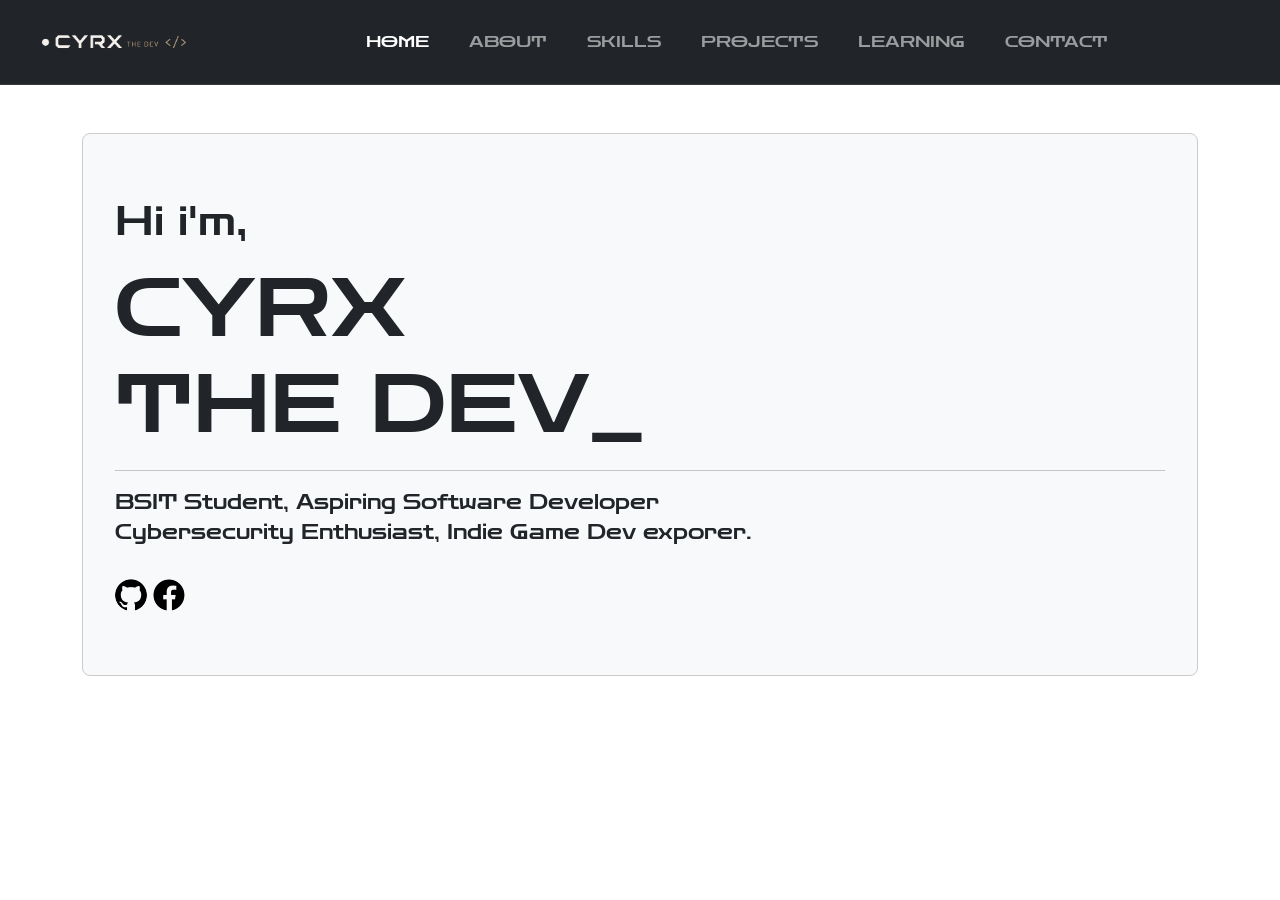
==== cyrxthedev.html @ 7e466412 "homepage" ====
<!doctype html>
<html lang="en">
  <head>
    <meta charset="UTF-8" />
    <meta name="viewport" content="width=device-width, initial-scale=1.0" />
    <title>&lt;CYRX THE DEV&gt;</title>
    <link rel="preconnect" href="https://fonts.googleapis.com" />
    <link rel="preconnect" href="https://fonts.gstatic.com" crossorigin />
    <link
      href="https://fonts.googleapis.com/css2?family=Zen+Dots&display=swap"
      rel="stylesheet"
    />
    <link
      href="https://cdn.jsdelivr.net/npm/bootstrap@5.3.3/dist/css/bootstrap.min.css"
      rel="stylesheet"
    />
    <link rel="stylesheet" href="style.css" />
  </head>
  <body>
    <!-- NAVBAR STARTS HERE -->
    <nav
      class="navbar navbar-expand-lg navbar-dark bg-dark border-bottom border-secondary border-opacity-25 py-2"
    >
      <div
        class="container-fluid px-4 d-flex justify-content-between align-items-center"
      >
        <!-- LOGO (KALIWA) -->
        <a class="navbar-brand d-flex align-items-center py-0" href="#">
          <img
            src="images/cyrx-logo-nav.png"
            alt="Logo"
            height="68"
            class="d-inline-block align-text-top"
          />
        </a>

        <!-- HAMBURGER BUTTON (PARA SA MOBILE VIEW) -->
        <button
          class="navbar-toggler"
          type="button"
          data-bs-toggle="collapse"
          data-bs-target="#navbarNav"
        >
          <span class="navbar-toggler-icon"></span>
        </button>

        <!-- MENU LINKS (KANAN) -->
        <div
          class="collapse navbar-collapse flex-grow-0 mx-auto"
          id="navbarNav"
        >
          <ul class="navbar-nav d-flex flex-row gap-4 align-items-center">
            <li class="nav-item">
              <a class="nav-link active text-uppercase fs-7" href="#home"
                >Home</a
              >
            </li>
            <li class="nav-item">
              <a class="nav-link text-uppercase fs-7" href="#about">About</a>
            </li>
            <li class="nav-item">
              <a class="nav-link text-uppercase fs-7" href="#skills">Skills</a>
            </li>
            <li class="nav-item">
              <a class="nav-link text-uppercase fs-7" href="#projects"
                >Projects</a
              >
            </li>
            <li class="nav-item">
              <a class="nav-link text-uppercase fs-7" href="#learning"
                >Learning</a
              >
            </li>
            <li class="nav-item">
              <a class="nav-link text-uppercase fs-7" href="#contact"
                >Contact</a
              >
            </li>
          </ul>
        </div>
      </div>
    </nav>

    <!-- MAIN CONTENT -->
    <main class="container my-5 text-center">
      <section class="hero">
        <p class="display-6">Hi i'm, <br /></p>
        <h1 class="display-1">CYRX <br />THE DEV_</h1>
        <hr />
        <p class="lead">
          BSIT Student, Aspiring Software Developer <br />
          Cybersecurity Enthusiast, Indie Game Dev exporer.
        </p>
        <img class="logo-img" src="images/github.png" alt="Github Logo" />
        <img class="logo-img" src="images/facebook.png" alt="Facebook Logo" />
      </section>
    </main>

    <script src="https://cdn.jsdelivr.net/npm/bootstrap@5.3.3/dist/js/bootstrap.bundle.min.js"></script>
  </body>
</html>
---- style.css ----
body {
  font-family: "Zen Dots", sans-serif;
  font-weight: 400;
  font-style: normal;
}

.lead {
  font-family: "Zen Dots", sans-serif;
  font-weight: 400;
  font-style: normal;
}

.profile {
  text-align: center;
  padding: 2rem;
  border: 1px solid #ccc;
  background-color: #a99292;
}

.hero {
  text-align: left;
  padding: 4rem 2rem;
  background-color: #f8f9fa;
  border-radius: 0.5rem;
  border: 1px solid #ccc;
}

.logo-img {
  max-width: 32px;
  height: auto;
  margin-top: 1rem;
  border-radius: 50%;
}
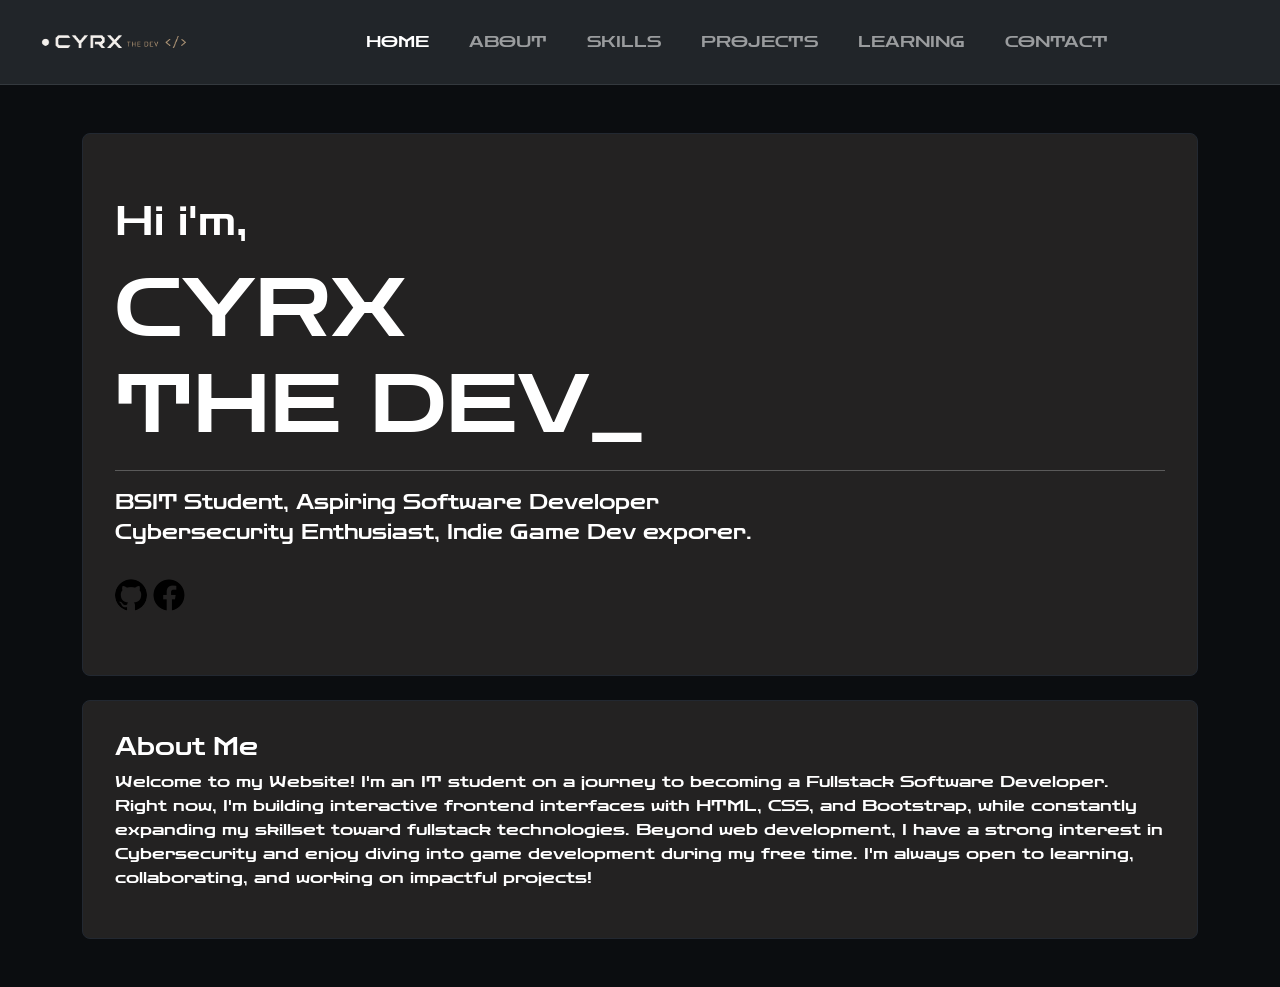
==== commit 456253b6: "About me added" ====
--- a/cyrxthedev.html
+++ b/cyrxthedev.html
@@ -51,12 +51,12 @@
         >
           <ul class="navbar-nav d-flex flex-row gap-4 align-items-center">
             <li class="nav-item">
-              <a class="nav-link active text-uppercase fs-7" href="#home"
+              <a class="nav-link active text-uppercase fs-7" href="#main"
                 >Home</a
               >
             </li>
             <li class="nav-item">
-              <a class="nav-link text-uppercase fs-7" href="#about">About</a>
+              <a class="nav-link text-uppercase fs-7" href="#aboutme">About</a>
             </li>
             <li class="nav-item">
               <a class="nav-link text-uppercase fs-7" href="#skills">Skills</a>
@@ -82,8 +82,8 @@
     </nav>
 
     <!-- MAIN CONTENT -->
-    <main class="container my-5 text-center">
-      <section class="hero">
+    <main id="main" class="container my-5 text-center">
+      <section class="banner">
         <p class="display-6">Hi i'm, <br /></p>
         <h1 class="display-1">CYRX <br />THE DEV_</h1>
         <hr />
@@ -94,6 +94,22 @@
         <img class="logo-img" src="images/github.png" alt="Github Logo" />
         <img class="logo-img" src="images/facebook.png" alt="Facebook Logo" />
       </section>
+
+      <br />
+
+      <!-- ABOUT ME -->
+      <section id="aboutme" class="about-me">
+        <h4>About Me</h4>
+        <p>
+          Welcome to my Website! I'm an IT student on a journey to becoming a
+          Fullstack Software Developer. Right now, I'm building interactive
+          frontend interfaces with HTML, CSS, and Bootstrap, while constantly
+          expanding my skillset toward fullstack technologies. Beyond web
+          development, I have a strong interest in Cybersecurity and enjoy
+          diving into game development during my free time. I'm always open to
+          learning, collaborating, and working on impactful projects!
+        </p>
+      </section>
     </main>
 
     <script src="https://cdn.jsdelivr.net/npm/bootstrap@5.3.3/dist/js/bootstrap.bundle.min.js"></script>
--- a/style.css
+++ b/style.css
@@ -2,6 +2,7 @@
   font-family: "Zen Dots", sans-serif;
   font-weight: 400;
   font-style: normal;
+  background-color: #0b0d10;
 }
 
 .lead {
@@ -17,12 +18,13 @@
   background-color: #a99292;
 }
 
-.hero {
+.banner {
   text-align: left;
   padding: 4rem 2rem;
-  background-color: #f8f9fa;
+  background-color: #232222;
   border-radius: 0.5rem;
-  border: 1px solid #ccc;
+  border: 1px solid #222831;
+  color: #fff;
 }
 
 .logo-img {
@@ -31,3 +33,12 @@
   margin-top: 1rem;
   border-radius: 50%;
 }
+
+.about-me {
+  text-align: left;
+  padding: 2rem;
+  background-color: #232222;
+  border-radius: 0.5rem;
+  border: 1px solid #222831;
+  color: #fff;
+}
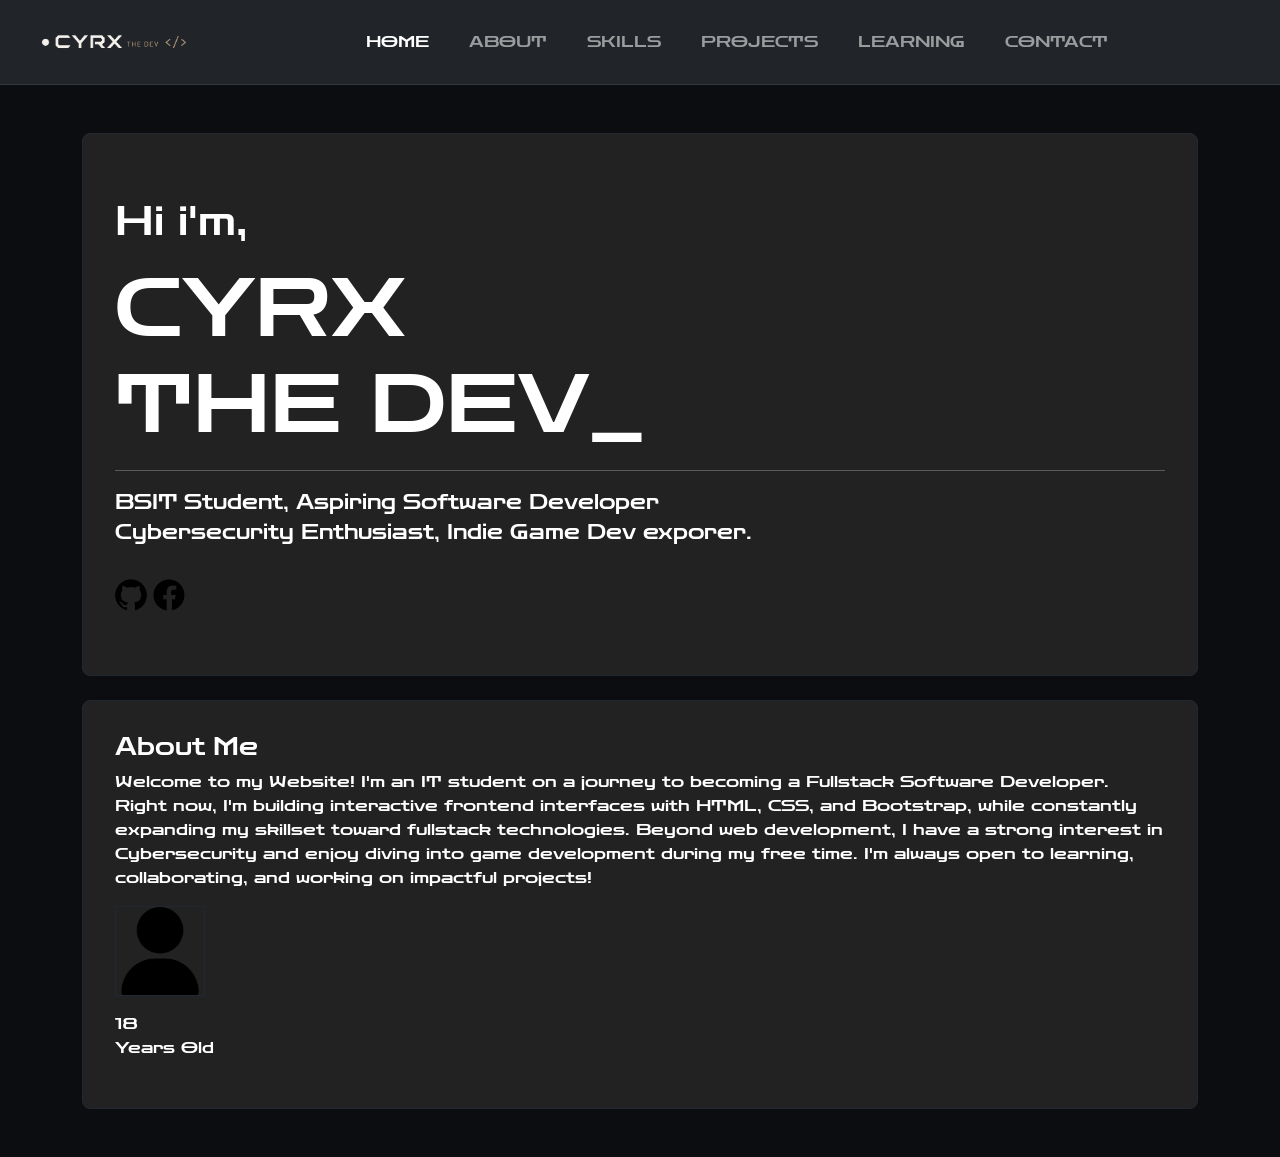
==== commit b77a88aa: "figure added" ====
--- a/cyrxthedev.html
+++ b/cyrxthedev.html
@@ -109,6 +109,13 @@
           diving into game development during my free time. I'm always open to
           learning, collaborating, and working on impactful projects!
         </p>
+        <figure>
+          <img class="about-img" src="images/user.png" alt="user icon" />
+          <figcaption>
+            18 <br />
+            Years Old
+          </figcaption>
+        </figure>
       </section>
     </main>
 
--- a/style.css
+++ b/style.css
@@ -42,3 +42,11 @@
   border: 1px solid #222831;
   color: #fff;
 }
+
+.about-img {
+  max-width: 90px;
+  height: auto;
+  border-radius: 50;
+  border: 1px solid #222831;
+  margin-bottom: 1rem;
+}
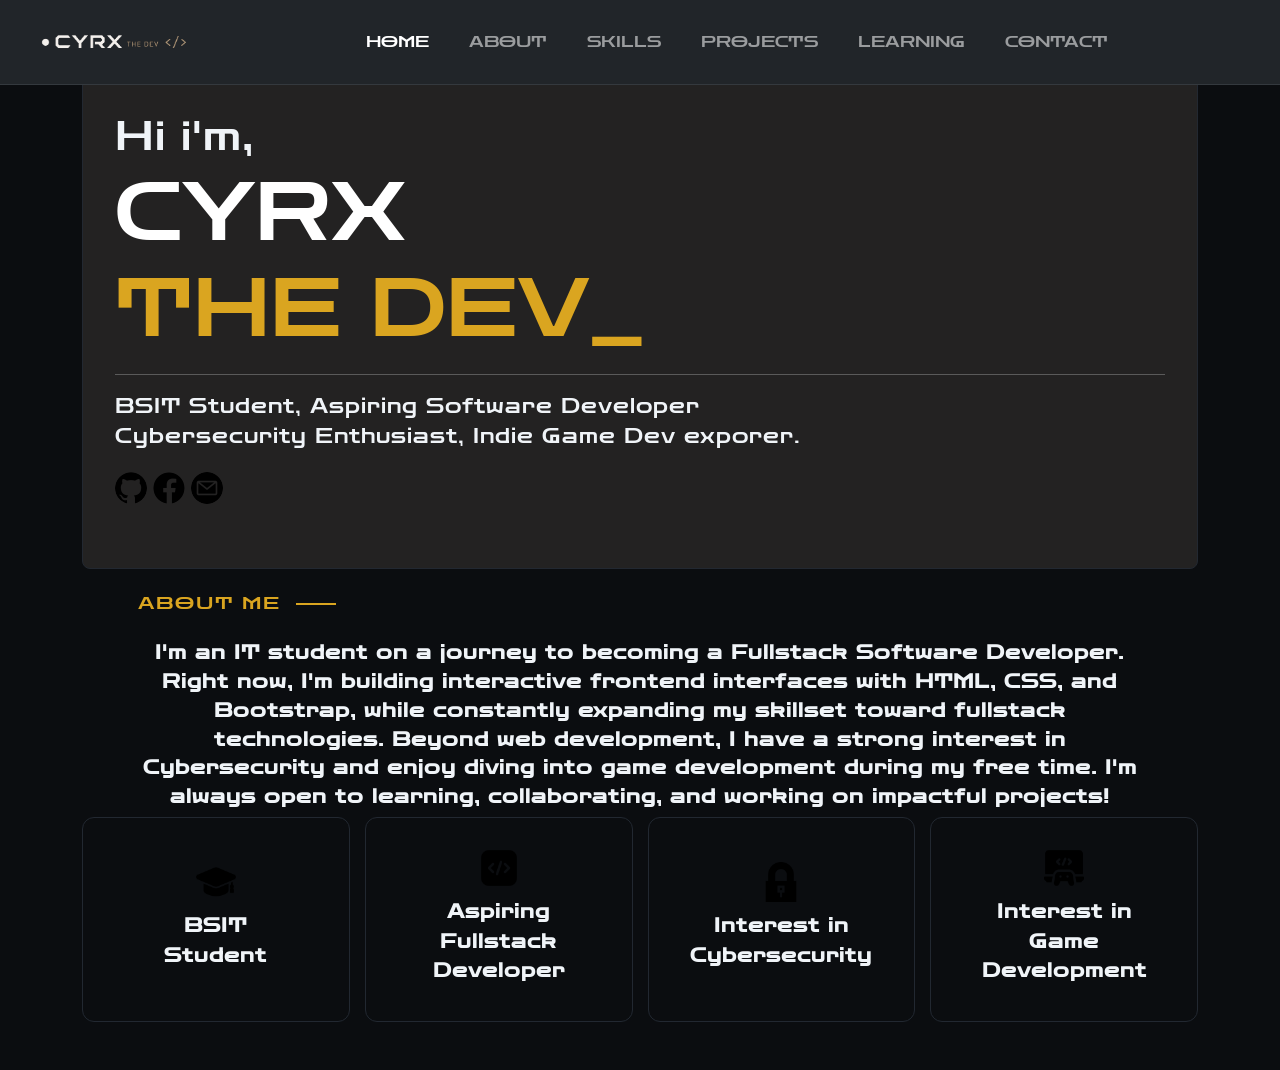
==== commit 8c2eb5ef: "about me v2" ====
--- a/cyrxthedev.html
+++ b/cyrxthedev.html
@@ -19,7 +19,7 @@
   <body>
     <!-- NAVBAR STARTS HERE -->
     <nav
-      class="navbar navbar-expand-lg navbar-dark bg-dark border-bottom border-secondary border-opacity-25 py-2"
+      class="navbar navbar-expand-lg navbar-dark bg-dark border-bottom border-secondary border-opacity-25 py-2 fixed-top"
     >
       <div
         class="container-fluid px-4 d-flex justify-content-between align-items-center"
@@ -84,8 +84,11 @@
     <!-- MAIN CONTENT -->
     <main id="main" class="container my-5 text-center">
       <section class="banner">
-        <p class="display-6">Hi i'm, <br /></p>
-        <h1 class="display-1">CYRX <br />THE DEV_</h1>
+        <p class="display-6" style="color: #f0f4f8">Hi i'm, <br /></p>
+        <h1 class="display-1">
+          CYRX <br />
+          <span style="color: goldenrod">THE DEV_</span>
+        </h1>
         <hr />
         <p class="lead">
           BSIT Student, Aspiring Software Developer <br />
@@ -93,29 +96,58 @@
         </p>
         <img class="logo-img" src="images/github.png" alt="Github Logo" />
         <img class="logo-img" src="images/facebook.png" alt="Facebook Logo" />
+        <img class="logo-img" src="images/email.png" alt="Email logo" />
       </section>
 
       <br />
 
       <!-- ABOUT ME -->
-      <section id="aboutme" class="about-me">
-        <h4>About Me</h4>
-        <p>
-          Welcome to my Website! I'm an IT student on a journey to becoming a
-          Fullstack Software Developer. Right now, I'm building interactive
-          frontend interfaces with HTML, CSS, and Bootstrap, while constantly
-          expanding my skillset toward fullstack technologies. Beyond web
-          development, I have a strong interest in Cybersecurity and enjoy
-          diving into game development during my free time. I'm always open to
-          learning, collaborating, and working on impactful projects!
-        </p>
-        <figure>
-          <img class="about-img" src="images/user.png" alt="user icon" />
-          <figcaption>
-            18 <br />
-            Years Old
-          </figcaption>
-        </figure>
+      <section id="about-section" class="about">
+        <div class="about-container">
+          <div class="about-text">
+            <h2 class="section-title">
+              ABOUT ME
+              <span class="title-line"></span>
+            </h2>
+            <p>
+              I'm an IT student on a journey to becoming a Fullstack Software
+              Developer. Right now, I'm building interactive frontend interfaces
+              with HTML, CSS, and Bootstrap, while constantly expanding my
+              skillset toward fullstack technologies. Beyond web development, I
+              have a strong interest in Cybersecurity and enjoy diving into game
+              development during my free time. I'm always open to learning,
+              collaborating, and working on impactful projects!
+            </p>
+          </div>
+        </div>
+
+        <!--About me border(Current status)-->
+        <div class="stats-grid">
+          
+
+        <div class="stat-card">
+          <img src="images/graduate.png" alt="Graduation-hat" />
+          <h6>BSIT</h6>
+          <p>Student</p>
+        </div>
+
+        <div class="stat-card">
+          <img src="images/fullstack.png" alt="code icon" />
+          <h6>Aspiring</h6>
+          <p>Fullstack Developer</p>
+        </div>
+
+        <div class="stat-card">
+          <img src="images/cybersec.png" alt="Padlock" />
+          <h6>Interest in</h6>
+          <p>Cybersecurity</p>
+        </div>
+
+        <div class="stat-card">
+          <img src="images/gamedev.png" alt="Game Dev" />
+          <h6>Interest in</h6>
+          <p>Game Development</p>
+        </div>
       </section>
     </main>
 
--- a/style.css
+++ b/style.css
@@ -34,15 +34,6 @@
   border-radius: 50%;
 }
 
-.about-me {
-  text-align: left;
-  padding: 2rem;
-  background-color: #232222;
-  border-radius: 0.5rem;
-  border: 1px solid #222831;
-  color: #fff;
-}
-
 .about-img {
   max-width: 90px;
   height: auto;
@@ -50,3 +41,87 @@
   border: 1px solid #222831;
   margin-bottom: 1rem;
 }
+
+.about-section {
+  padding: 80px 0;
+  background-color: #222831;
+}
+
+.about-text {
+  flex: 1;
+}
+
+.about-section {
+  padding: 80px 0;
+  background-color: #0b0d10;
+}
+
+.about-container {
+  width: 90%;
+  max-width: 1200px;
+  margin: 0 auto;
+  display: flex; /* Flexbox para mapagtabi ang Text (Kaliwa) at Cards (Kanan) */
+  justify-content: space-between;
+  align-items: center;
+  gap: 50px;
+}
+
+.section-title {
+  color: goldenrod;
+  font-size: 1.1rem;
+  letter-spacing: 2px;
+  display: flex;
+  align-items: center;
+  gap: 15px;
+  margin-bottom: 25px;
+}
+
+.title-line {
+  display: inline-block;
+  width: 40px;
+  height: 2px;
+  background-color: goldenrod;
+}
+
+.stat-card {
+  background-color: #0b0d10;
+  border: 1px solid #222831;
+  border-radius: 12px;
+  padding: 30px 15px;
+  text-align: center;
+  display: flex;
+  flex-direction: column;
+  align-items: center;
+  justify-content: center;
+  transition:
+    transform 0.2s,
+    border-color 0.2s;
+}
+
+.stats-grid {
+  flex: 1;
+  display: grid;
+  grid-template-columns: repeat(4, 1fr); /* 4 Columns na magkakapantay */
+  gap: 15px;
+}
+
+.stat-card:hover {
+  border-color: goldenrod;
+  transform: translateY(-5px);
+}
+
+.stat-card h6,
+p {
+  color: #f0f4f8;
+  font-size: 1.2rem;
+  font-weight: 700;
+  margin-bottom: 5px;
+  letter-spacing: 1px;
+}
+
+.stat-card img {
+  width: 40px !important;
+  height: 40px !important;
+  object-fit: contain;
+  margin-bottom: 12px;
+}
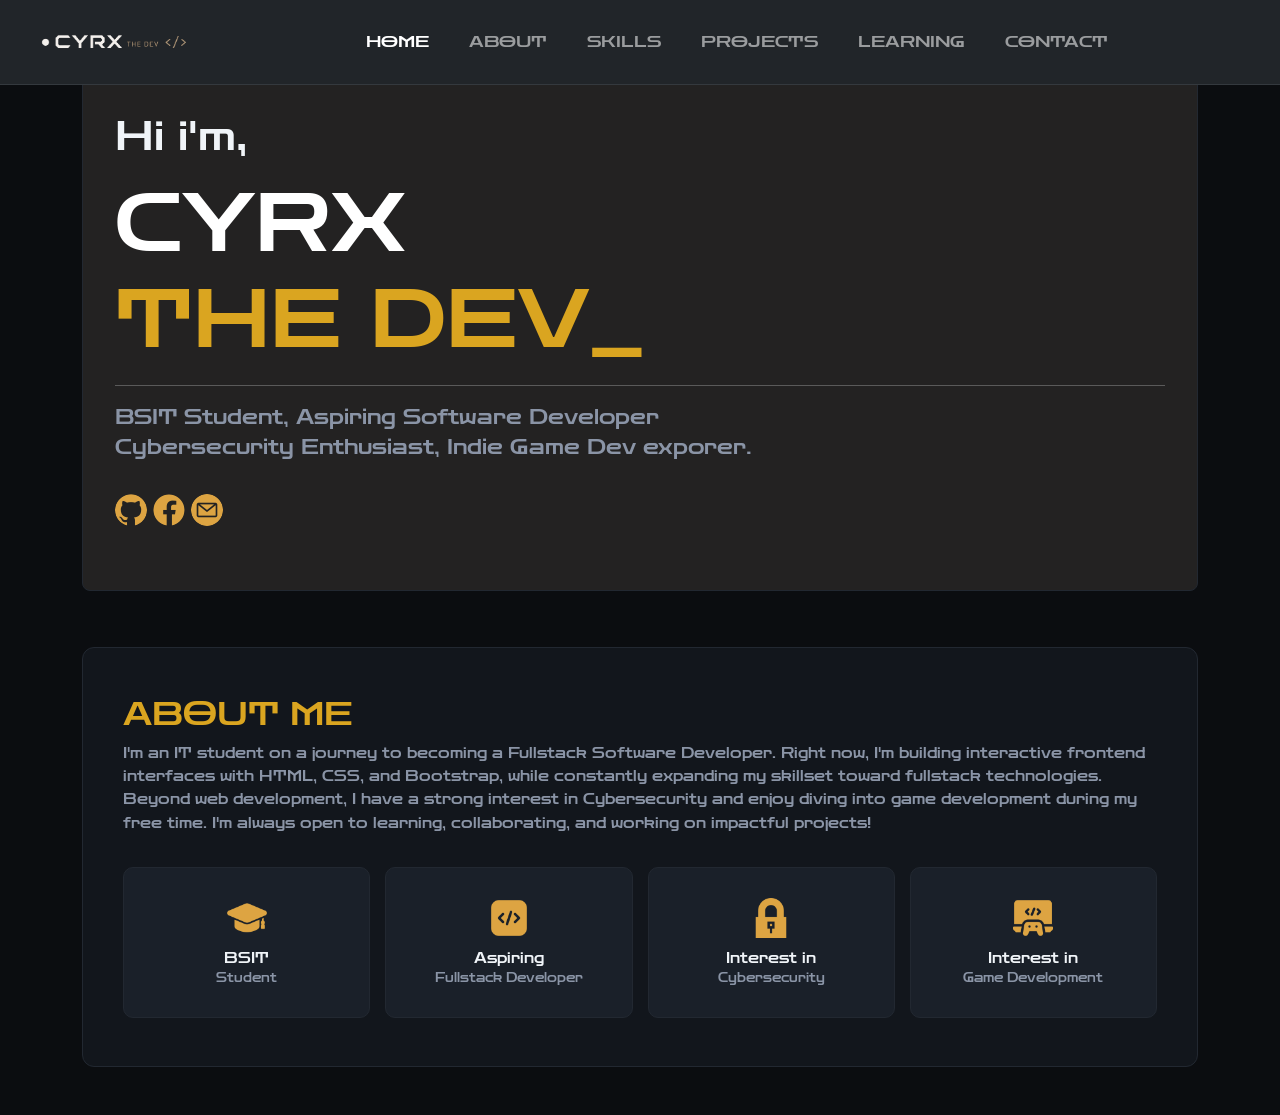
==== commit 07d69287: "Polished About me" ====
--- a/cyrxthedev.html
+++ b/cyrxthedev.html
@@ -102,54 +102,49 @@
       <br />
 
       <!-- ABOUT ME -->
-      <section id="about-section" class="about">
-        <div class="about-container">
-          <div class="about-text">
-            <h2 class="section-title">
-              ABOUT ME
-              <span class="title-line"></span>
-            </h2>
-            <p>
-              I'm an IT student on a journey to becoming a Fullstack Software
-              Developer. Right now, I'm building interactive frontend interfaces
-              with HTML, CSS, and Bootstrap, while constantly expanding my
-              skillset toward fullstack technologies. Beyond web development, I
-              have a strong interest in Cybersecurity and enjoy diving into game
-              development during my free time. I'm always open to learning,
-              collaborating, and working on impactful projects!
-            </p>
+      <section id="aboutme" class="about-section">
+        <div class="about-text">
+          <h2 class="section-title">
+            ABOUT ME
+            <span class="title-line"></span>
+          </h2>
+          <p class="about-desc">
+            I'm an IT student on a journey to becoming a Fullstack Software
+            Developer. Right now, I'm building interactive frontend interfaces
+            with HTML, CSS, and Bootstrap, while constantly expanding my
+            skillset toward fullstack technologies. Beyond web development, I
+            have a strong interest in Cybersecurity and enjoy diving into game
+            development during my free time. I'm always open to learning,
+            collaborating, and working on impactful projects!
+          </p>
+        </div>
+
+        <div class="stats-grid">
+          <div class="stat-card">
+            <img src="images/graduate.png" alt="Graduation-hat" />
+              <h6>BSIT</h6>
+              <p>Student</p>
+          </div>
+
+          <div class="stat-card">
+            <img src="images/fullstack.png" alt="code icon" />
+              <h6>Aspiring</h6>
+              <p>Fullstack Developer</p>
+          </div>
+
+          <div class="stat-card">
+            <img src="images/cybersec.png" alt="Padlock" />
+              <h6>Interest in</h6>
+              <p>Cybersecurity</p>
+          </div>
+
+          <div class="stat-card">
+            <img src="images/gamedev.png" alt="Game Dev" />
+              <h6>Interest in</h6>
+              <p>Game Development</p>
           </div>
         </div>
-
-        <!--About me border(Current status)-->
-        <div class="stats-grid">
-          
-
-        <div class="stat-card">
-          <img src="images/graduate.png" alt="Graduation-hat" />
-          <h6>BSIT</h6>
-          <p>Student</p>
-        </div>
-
-        <div class="stat-card">
-          <img src="images/fullstack.png" alt="code icon" />
-          <h6>Aspiring</h6>
-          <p>Fullstack Developer</p>
-        </div>
-
-        <div class="stat-card">
-          <img src="images/cybersec.png" alt="Padlock" />
-          <h6>Interest in</h6>
-          <p>Cybersecurity</p>
-        </div>
-
-        <div class="stat-card">
-          <img src="images/gamedev.png" alt="Game Dev" />
-          <h6>Interest in</h6>
-          <p>Game Development</p>
-        </div>
       </section>
-    </main>
 
     <script src="https://cdn.jsdelivr.net/npm/bootstrap@5.3.3/dist/js/bootstrap.bundle.min.js"></script>
   </body>
--- a/style.css
+++ b/style.css
@@ -9,6 +9,7 @@
   font-family: "Zen Dots", sans-serif;
   font-weight: 400;
   font-style: normal;
+  color: #8a94a6;
 }
 
 .profile {
@@ -32,6 +33,8 @@
   height: auto;
   margin-top: 1rem;
   border-radius: 50%;
+  filter: invert(72%) sepia(28%) saturate(945%) hue-rotate(356deg)
+    brightness(91%) contrast(89%);
 }
 
 .about-img {
@@ -43,85 +46,73 @@
 }
 
 .about-section {
-  padding: 80px 0;
-  background-color: #222831;
+  text-align: left;
+  padding: 3rem 2.5rem;
+  background-color: #12161c;
+  border-radius: 0.75rem;
+  border: 1px solid #222831;
+  color: #fff;
+  margin-top: 2rem;
 }
 
-.about-text {
-  flex: 1;
+.about-desc {
+  color: #8a94a6;
+  font-size: 0.9rem;
+  line-height: 1.6;
+  margin-bottom: 2rem;
 }
 
-.about-section {
-  padding: 80px 0;
-  background-color: #0b0d10;
-}
+/* Gold Filter para sa maitim mong PNG icons */
 
-.about-container {
-  width: 90%;
-  max-width: 1200px;
-  margin: 0 auto;
-  display: flex; /* Flexbox para mapagtabi ang Text (Kaliwa) at Cards (Kanan) */
-  justify-content: space-between;
-  align-items: center;
-  gap: 50px;
-}
-
-.section-title {
-  color: goldenrod;
-  font-size: 1.1rem;
-  letter-spacing: 2px;
-  display: flex;
-  align-items: center;
+.stats-grid {
+  flex: 1.2; /* Kumakain ng kaunting mas malaking espasyo para sa 4 cards */
+  display: grid;
+  grid-template-columns: repeat(4, 1fr); /* 4 Columns magkakatabi */
   gap: 15px;
-  margin-bottom: 25px;
-}
-
-.title-line {
-  display: inline-block;
-  width: 40px;
-  height: 2px;
-  background-color: goldenrod;
 }
 
 .stat-card {
-  background-color: #0b0d10;
+  background-color: #1a2029;
   border: 1px solid #222831;
-  border-radius: 12px;
+  border-radius: 10px;
   padding: 30px 15px;
-  text-align: center;
+
+  /* FLEXBOX CENTERING (Ito ang magpa-pantay sa gitna) */
   display: flex;
   flex-direction: column;
   align-items: center;
   justify-content: center;
+  text-align: center;
+
   transition:
     transform 0.2s,
     border-color 0.2s;
-}
-
-.stats-grid {
-  flex: 1;
-  display: grid;
-  grid-template-columns: repeat(4, 1fr); /* 4 Columns na magkakapantay */
-  gap: 15px;
-}
-
-.stat-card:hover {
-  border-color: goldenrod;
-  transform: translateY(-5px);
-}
-
-.stat-card h6,
-p {
-  color: #f0f4f8;
-  font-size: 1.2rem;
-  font-weight: 700;
-  margin-bottom: 5px;
-  letter-spacing: 1px;
 }
 
 .stat-card img {
   width: 40px !important;
   height: 40px !important;
   object-fit: contain;
-  margin-bottom: 12px;
+  margin: 0 auto 12px auto;
+  display: block;
+  filter: invert(72%) sepia(28%) saturate(945%) hue-rotate(356deg)
+    brightness(91%) contrast(89%);
 }
+
+.stat-card h6 {
+  color: #f0f4f8;
+  font-size: 0.9rem;
+  margin-bottom: 2px;
+  text-align: center;
+}
+
+.stat-card p {
+  color: #8a94a6;
+  font-size: 0.75rem;
+  margin: 0;
+  text-align: center;
+}
+
+.section-title {
+  color: goldenrod;
+}
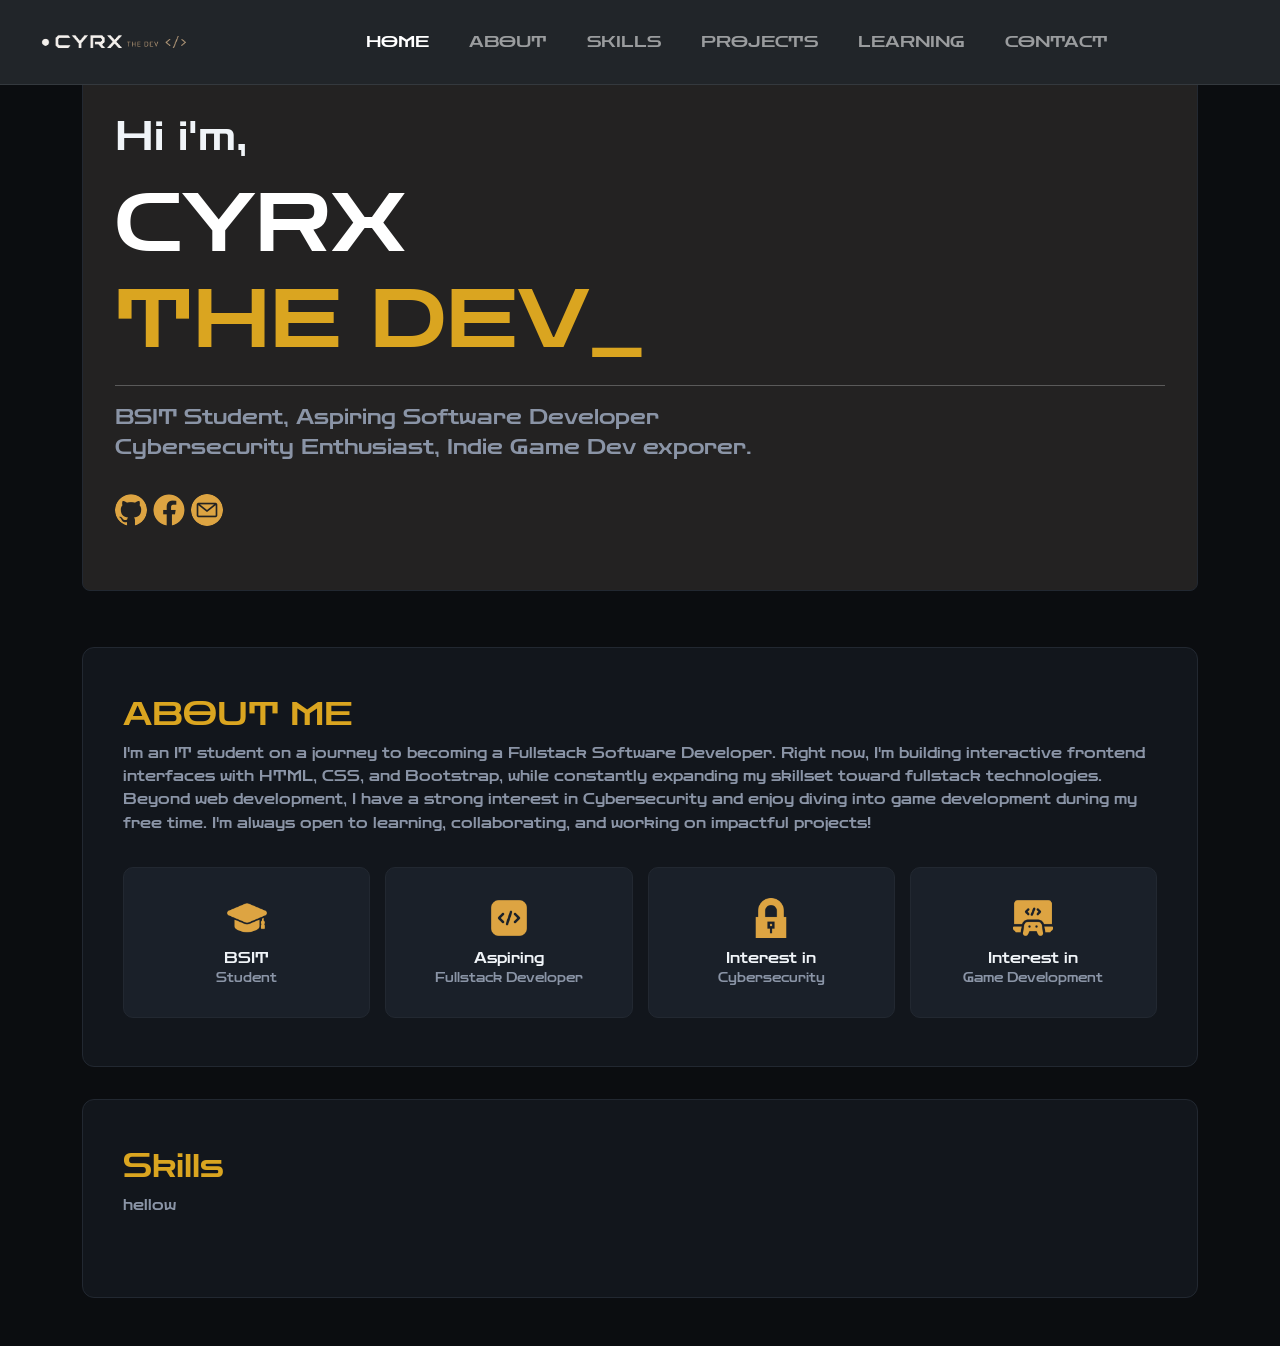
==== commit 6f3f86a4: "skills v0.1" ====
--- a/cyrxthedev.html
+++ b/cyrxthedev.html
@@ -102,7 +102,7 @@
       <br />
 
       <!-- ABOUT ME -->
-      <section id="aboutme" class="about-section">
+      <section class="about-section">
         <div class="about-text">
           <h2 class="section-title">
             ABOUT ME
@@ -146,6 +146,17 @@
         </div>
       </section>
 
+      <section id="skill" class="about-section">
+        <h2 class="section-title">
+          Skills
+        </h2>
+
+        <p class="about-desc">
+          hellow
+        </p>
+
+      </section>
+
     <script src="https://cdn.jsdelivr.net/npm/bootstrap@5.3.3/dist/js/bootstrap.bundle.min.js"></script>
   </body>
 </html>
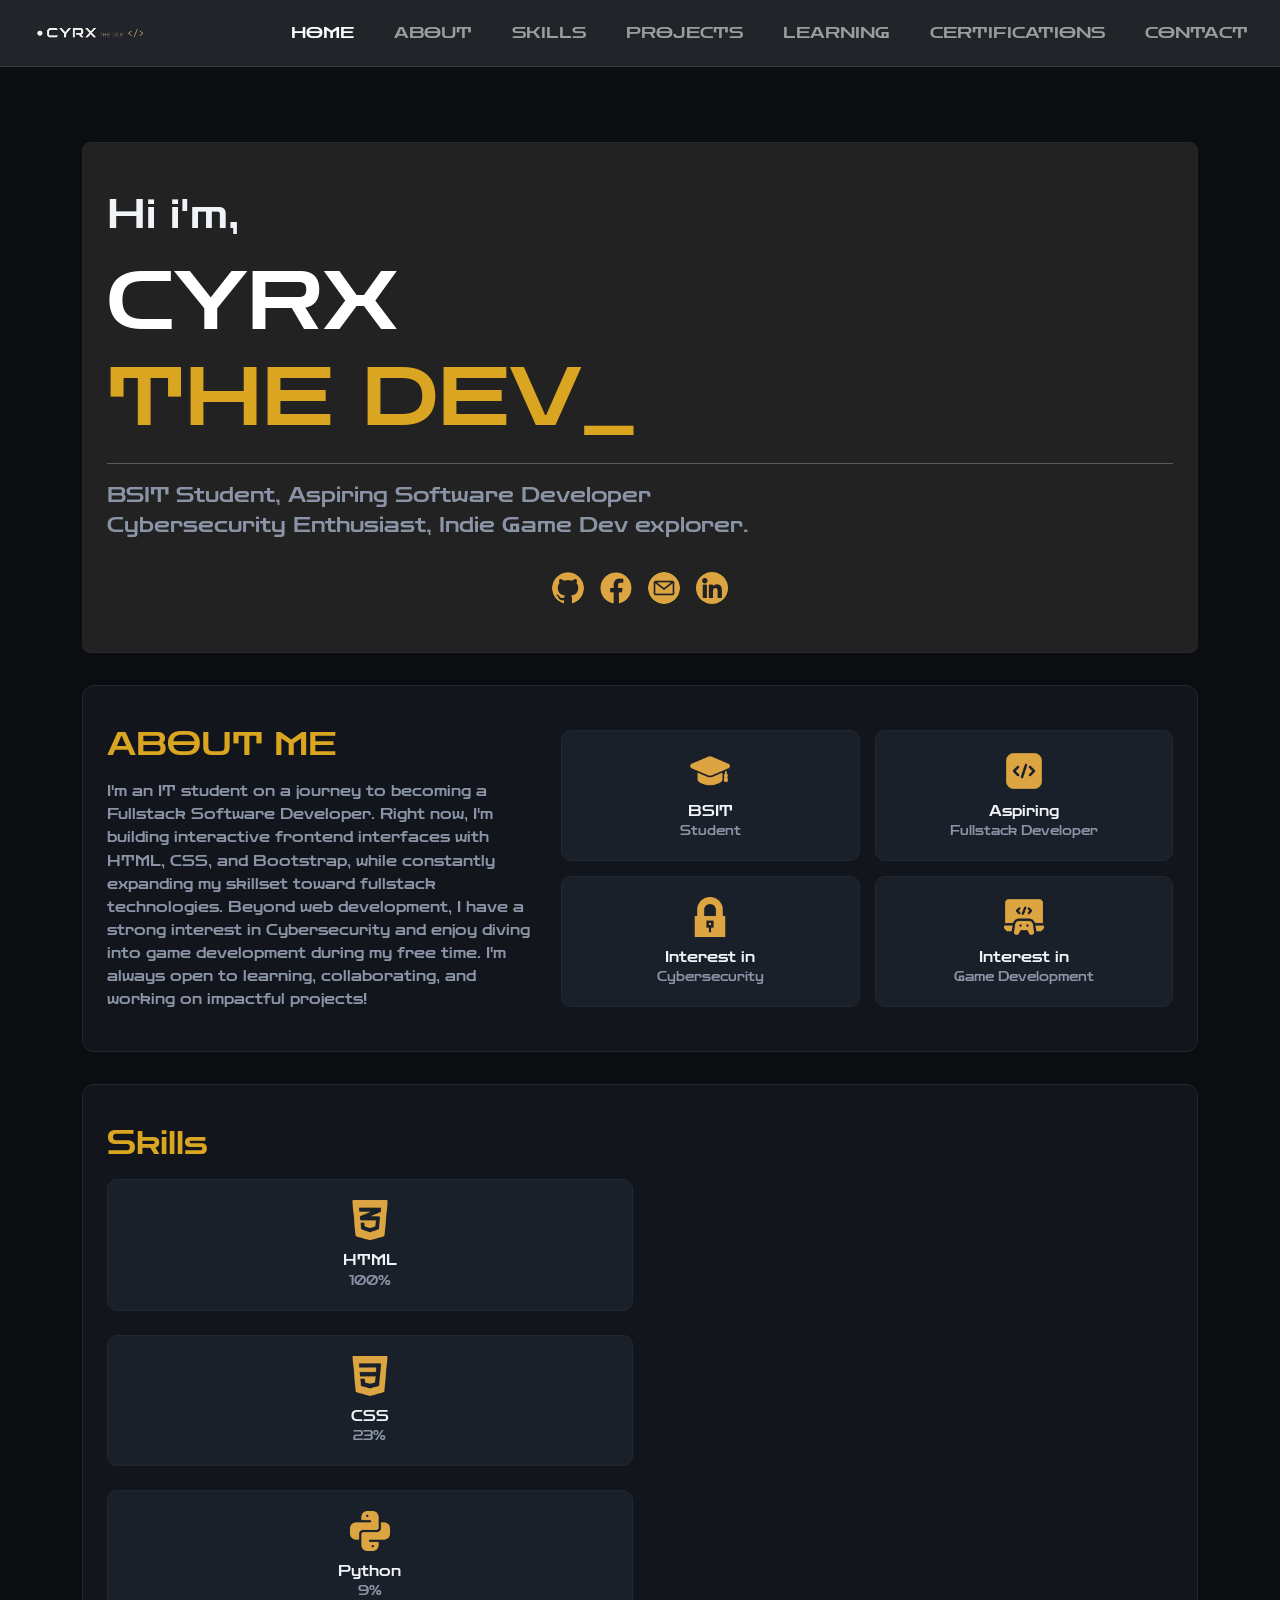
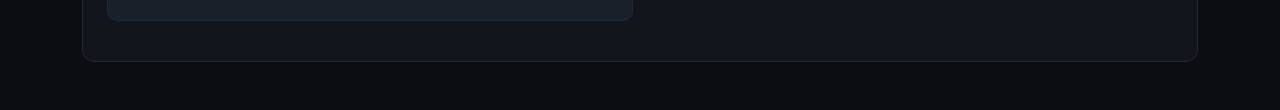
==== commit 6eb40eff: "Add LinkedIn logo image to the project. and Skills png and fixing responsiveness" ====
--- a/cyrxthedev.html
+++ b/cyrxthedev.html
@@ -14,7 +14,7 @@
       href="https://cdn.jsdelivr.net/npm/bootstrap@5.3.3/dist/css/bootstrap.min.css"
       rel="stylesheet"
     />
-    <link rel="stylesheet" href="style.css" />
+    <link rel="stylesheet" href="css/style.css" />
   </head>
   <body>
     <!-- NAVBAR STARTS HERE -->
@@ -29,7 +29,7 @@
           <img
             src="images/cyrx-logo-nav.png"
             alt="Logo"
-            height="68"
+            height="50"
             class="d-inline-block align-text-top"
           />
         </a>
@@ -40,16 +40,22 @@
           type="button"
           data-bs-toggle="collapse"
           data-bs-target="#navbarNav"
+          aria-controls="navbarNav"
+          aria-expanded="false"
+          aria-label="Toggle navigation"
         >
           <span class="navbar-toggler-icon"></span>
         </button>
 
         <!-- MENU LINKS (KANAN) -->
         <div
-          class="collapse navbar-collapse flex-grow-0 mx-auto"
+          class="collapse navbar-collapse justify-content-end"
           id="navbarNav"
         >
-          <ul class="navbar-nav d-flex flex-row gap-4 align-items-center">
+          <!-- Fixed flex-direction for mobile vs desktop -->
+          <ul
+            class="navbar-nav d-flex flex-column flex-lg-row gap-2 gap-lg-4 align-lg-items-center text-center text-lg-start mt-3 mt-lg-0"
+          >
             <li class="nav-item">
               <a class="nav-link active text-uppercase fs-7" href="#main"
                 >Home</a
@@ -59,7 +65,7 @@
               <a class="nav-link text-uppercase fs-7" href="#aboutme">About</a>
             </li>
             <li class="nav-item">
-              <a class="nav-link text-uppercase fs-7" href="#skills">Skills</a>
+              <a class="nav-link text-uppercase fs-7" href="#skill">Skills</a>
             </li>
             <li class="nav-item">
               <a class="nav-link text-uppercase fs-7" href="#projects"
@@ -69,6 +75,11 @@
             <li class="nav-item">
               <a class="nav-link text-uppercase fs-7" href="#learning"
                 >Learning</a
+              >
+            </li>
+            <li class="nav-item">
+              <a class="nav-link text-uppercase fs-7" href="#experience"
+                >Certifications</a
               >
             </li>
             <li class="nav-item">
@@ -92,70 +103,116 @@
         <hr />
         <p class="lead">
           BSIT Student, Aspiring Software Developer <br />
-          Cybersecurity Enthusiast, Indie Game Dev exporer.
+          Cybersecurity Enthusiast, Indie Game Dev explorer.
         </p>
-        <img class="logo-img" src="images/github.png" alt="Github Logo" />
-        <img class="logo-img" src="images/facebook.png" alt="Facebook Logo" />
-        <img class="logo-img" src="images/email.png" alt="Email logo" />
+        <div class="d-flex flex-wrap justify-content-center gap-3">
+          <a href="https://github.com/cyrxthedev" target="_blank">
+            <img class="logo-img" src="images/github.png" alt="Github Logo" />
+          </a>
+          <a href="https://www.facebook.com/cyrus.tamayosa" target="_blank">
+            <img
+              class="logo-img"
+              src="images/facebook.png"
+              alt="Facebook Logo"
+            />
+          </a>
+          <a href="mailto:cyrusjohn016@gmail.com">
+            <img class="logo-img" src="images/email.png" alt="Email logo" />
+          </a>
+          <a
+            href="https://www.linkedin.com/in/gizmatic-ai-396583442/?isSelfProfile=true"
+            target="_blank"
+          >
+            <img
+              class="logo-img"
+              src="images/linkedin.png"
+              alt="Linkedin Logo"
+            />
+          </a>
+        </div>
       </section>
 
-      <br />
-
       <!-- ABOUT ME -->
-      <section class="about-section">
-        <div class="about-text">
-          <h2 class="section-title">
-            ABOUT ME
-            <span class="title-line"></span>
-          </h2>
-          <p class="about-desc">
-            I'm an IT student on a journey to becoming a Fullstack Software
-            Developer. Right now, I'm building interactive frontend interfaces
-            with HTML, CSS, and Bootstrap, while constantly expanding my
-            skillset toward fullstack technologies. Beyond web development, I
-            have a strong interest in Cybersecurity and enjoy diving into game
-            development during my free time. I'm always open to learning,
-            collaborating, and working on impactful projects!
-          </p>
-        </div>
+      <section id="aboutme" class="about-section">
+        <div class="row align-items-center g-4">
+          <div class="col-lg-5 text-lg-start">
+            <h2 class="section-title">
+              ABOUT ME
+              <span class="title-line"></span>
+            </h2>
+            <p class="about-desc">
+              I'm an IT student on a journey to becoming a Fullstack Software
+              Developer. Right now, I'm building interactive frontend interfaces
+              with HTML, CSS, and Bootstrap, while constantly expanding my
+              skillset toward fullstack technologies. Beyond web development, I
+              have a strong interest in Cybersecurity and enjoy diving into game
+              development during my free time. I'm always open to learning,
+              collaborating, and working on impactful projects!
+            </p>
+          </div>
+
+          <div class="col-lg-7">
+            <div class="stats-grid">
+              <div class="stat-card">
+                <img src="images/graduate.png" alt="Graduation-hat" />
+                <h6>BSIT</h6>
+                <p>Student</p>
+              </div>
+
+              <div class="stat-card">
+                <img src="images/fullstack.png" alt="code icon" />
+                <h6>Aspiring</h6>
+                <p>Fullstack Developer</p>
+              </div>
+
+              <div class="stat-card">
+                <img src="images/cybersec.png" alt="Padlock" />
+                <h6>Interest in</h6>
+                <p>Cybersecurity</p>
+              </div>
+
+              <div class="stat-card">
+                <img src="images/gamedev.png" alt="Game Dev" />
+                <h6>Interest in</h6>
+                <p>Game Development</p>
+              </div>
+            </div>
+          </div>
+        </div>
+      </section>
+
+      <section id="skill" class="about-section">
+        <h2 class="section-title">Skills</h2>
 
         <div class="stats-grid">
           <div class="stat-card">
-            <img src="images/graduate.png" alt="Graduation-hat" />
-              <h6>BSIT</h6>
-              <p>Student</p>
-          </div>
-
+            <img src="images/HTML.png" alt="HTML logo" />
+            <h6>HTML</h6>
+            <p>100%</p>
+          </div>
+        </div>
+
+        <br />
+
+        <div class="stats-grid">
           <div class="stat-card">
-            <img src="images/fullstack.png" alt="code icon" />
-              <h6>Aspiring</h6>
-              <p>Fullstack Developer</p>
-          </div>
-
+            <img src="images/css.png" alt="CSS logo" />
+            <h6>CSS</h6>
+            <p>23%</p>
+          </div>
+        </div>
+
+        <br />
+
+        <div class="stats-grid">
           <div class="stat-card">
-            <img src="images/cybersec.png" alt="Padlock" />
-              <h6>Interest in</h6>
-              <p>Cybersecurity</p>
-          </div>
-
-          <div class="stat-card">
-            <img src="images/gamedev.png" alt="Game Dev" />
-              <h6>Interest in</h6>
-              <p>Game Development</p>
+            <img src="images/python.png" alt="Python logo" />
+            <h6>Python</h6>
+            <p>9%</p>
           </div>
         </div>
       </section>
-
-      <section id="skill" class="about-section">
-        <h2 class="section-title">
-          Skills
-        </h2>
-
-        <p class="about-desc">
-          hellow
-        </p>
-
-      </section>
+    </main>
 
     <script src="https://cdn.jsdelivr.net/npm/bootstrap@5.3.3/dist/js/bootstrap.bundle.min.js"></script>
   </body>
--- a/css/style.css
+++ b/css/style.css
@@ -0,0 +1,140 @@
+body {
+  font-family: "Zen Dots", sans-serif;
+  font-weight: 400;
+  font-style: normal;
+  background-color: #0b0d10;
+  color: #fff;
+}
+
+/* Prevent content from hiding behind the fixed navbar */
+main {
+  padding-top: 70px;
+}
+
+.lead {
+  font-family: "Zen Dots", sans-serif;
+  font-weight: 400;
+  font-style: normal;
+  color: #8a94a6;
+}
+
+.banner {
+  text-align: left;
+  padding: 3rem 1.5rem;
+  background-color: #232222;
+  border-radius: 0.5rem;
+  border: 1px solid #222831;
+  color: #fff;
+  margin-top: 1.5rem;
+}
+
+.logo-img {
+  max-width: 32px;
+  height: auto;
+  margin-top: 1rem;
+  border-radius: 50%;
+  filter: invert(72%) sepia(28%) saturate(945%) hue-rotate(356deg)
+    brightness(91%) contrast(89%);
+  transition: transform 0.2s ease;
+}
+
+.logo-img:hover {
+  transform: scale(1.1);
+}
+
+.about-section {
+  text-align: left;
+  padding: 2.5rem 1.5rem;
+  background-color: #12161c;
+  border-radius: 0.75rem;
+  border: 1px solid #222831;
+  color: #fff;
+  margin-top: 2rem;
+}
+
+.about-desc {
+  color: #8a94a6;
+  font-size: 0.9rem;
+  line-height: 1.6;
+  margin-bottom: 0;
+}
+
+/* RESPONSIVE STATS GRID USING CSS GRID & MEDIA QUERIES */
+.stats-grid {
+  display: grid;
+  grid-template-columns: repeat(
+    2,
+    1fr
+  ); /* 2 columns on tablets/small screens */
+  gap: 15px;
+}
+
+@media (min-width: 992px) {
+  .stats-grid {
+    grid-template-columns: repeat(
+      2,
+      1fr
+    ); /* 2x2 grid on desktop for balanced look */
+  }
+}
+
+@media (max-width: 576px) {
+  .stats-grid {
+    grid-template-columns: 1fr; /* 1 column on mobile phones */
+  }
+  .banner {
+    padding: 2rem 1rem;
+  }
+  .about-section {
+    padding: 1.5rem 1rem;
+  }
+}
+
+.stat-card {
+  background-color: #1a2029;
+  border: 1px solid #222831;
+  border-radius: 10px;
+  padding: 20px 15px;
+  display: flex;
+  flex-direction: column;
+  align-items: center;
+  justify-content: center;
+  text-align: center;
+  transition:
+    transform 0.2s,
+    border-color 0.2s;
+}
+
+.stat-card:hover {
+  border-color: goldenrod;
+  transform: translateY(-3px);
+}
+
+.stat-card img {
+  width: 40px !important;
+  height: 40px !important;
+  object-fit: contain;
+  margin: 0 auto 12px auto;
+  display: block;
+  filter: invert(72%) sepia(28%) saturate(945%) hue-rotate(356deg)
+    brightness(91%) contrast(89%);
+}
+
+.stat-card h6 {
+  color: #f0f4f8;
+  font-size: 0.9rem;
+  margin-bottom: 2px;
+  text-align: center;
+}
+
+.stat-card p {
+  color: #8a94a6;
+  font-size: 0.75rem;
+  margin: 0;
+  text-align: center;
+}
+
+.section-title {
+  color: goldenrod;
+  margin-bottom: 1rem;
+}
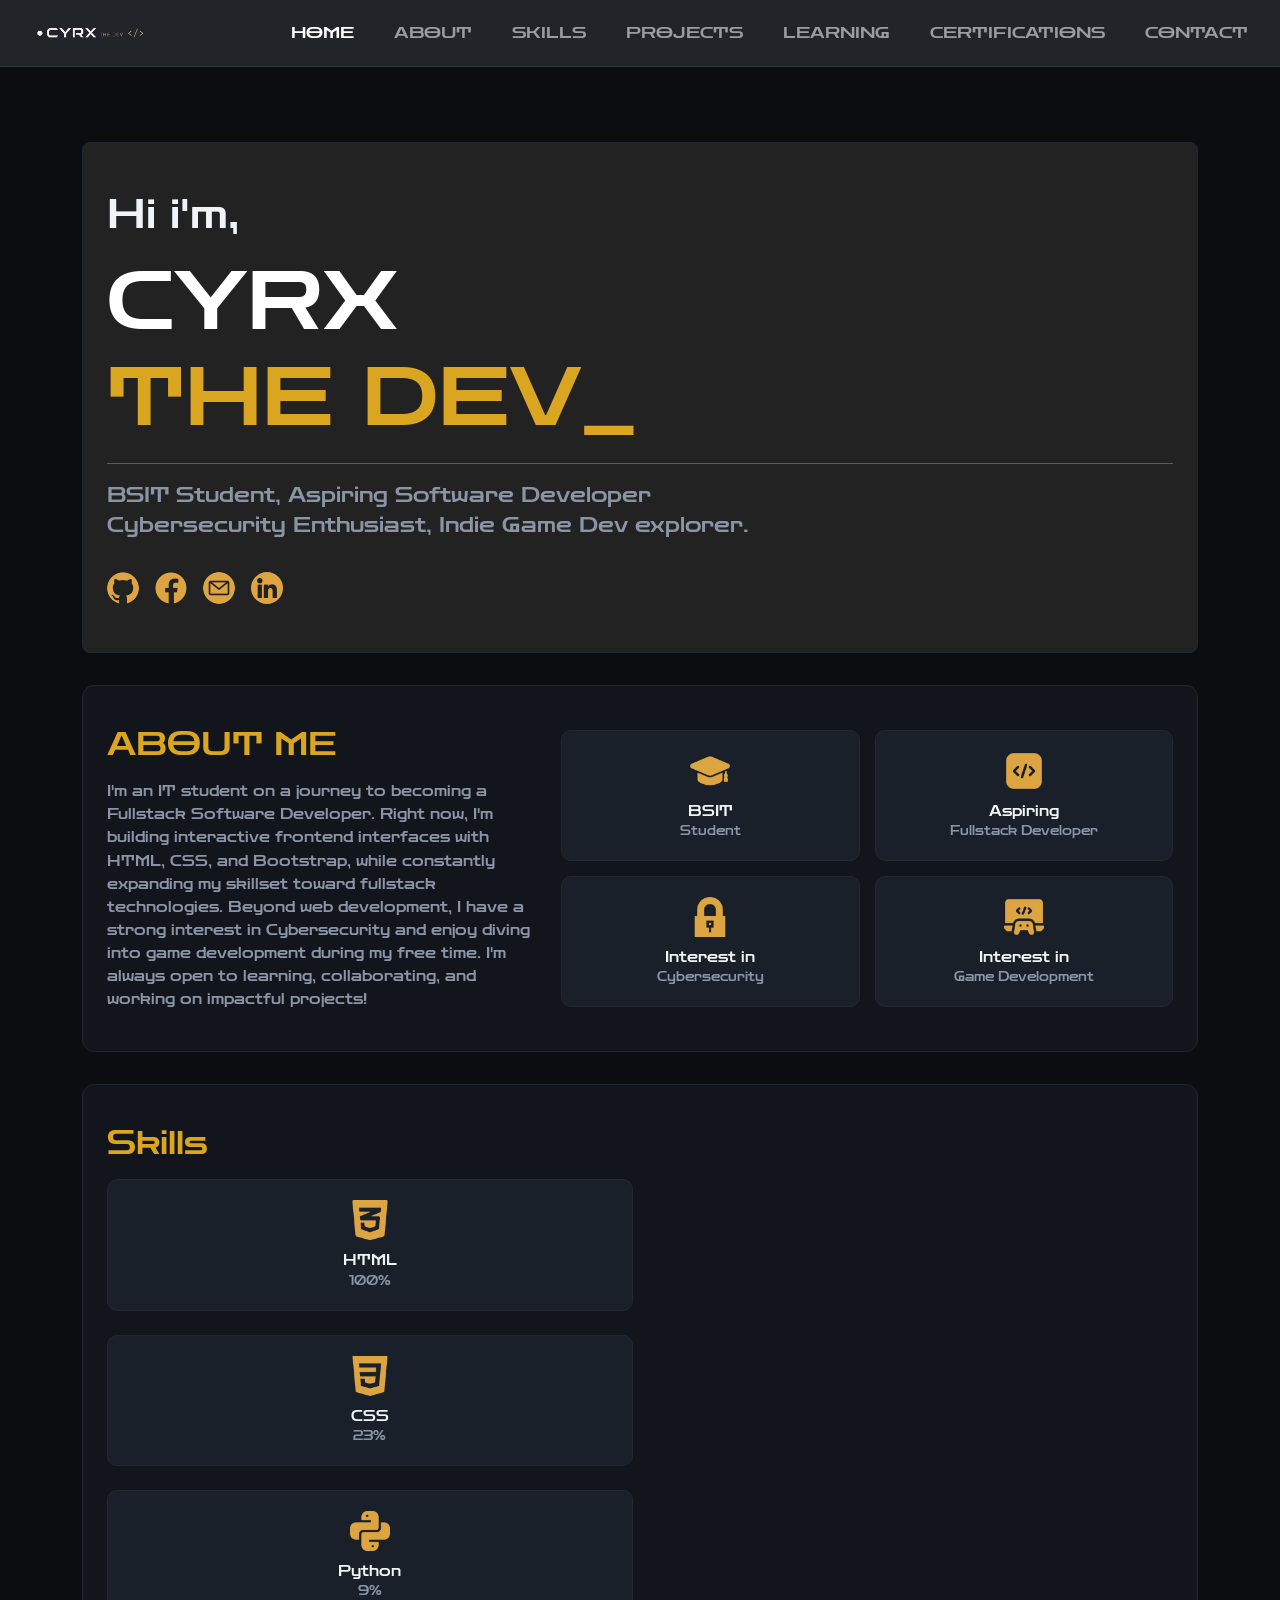
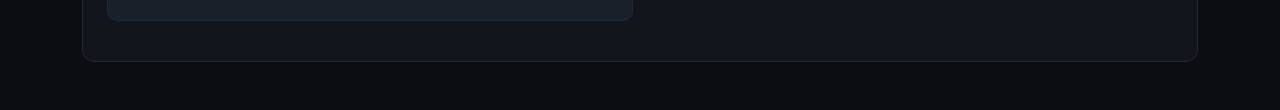
==== commit 0b1b0876: "main content fix" ====
--- a/cyrxthedev.html
+++ b/cyrxthedev.html
@@ -105,7 +105,7 @@
           BSIT Student, Aspiring Software Developer <br />
           Cybersecurity Enthusiast, Indie Game Dev explorer.
         </p>
-        <div class="d-flex flex-wrap justify-content-center gap-3">
+        <div class="d-flex flex-wrap justify-content-left gap-3">
           <a href="https://github.com/cyrxthedev" target="_blank">
             <img class="logo-img" src="images/github.png" alt="Github Logo" />
           </a>
